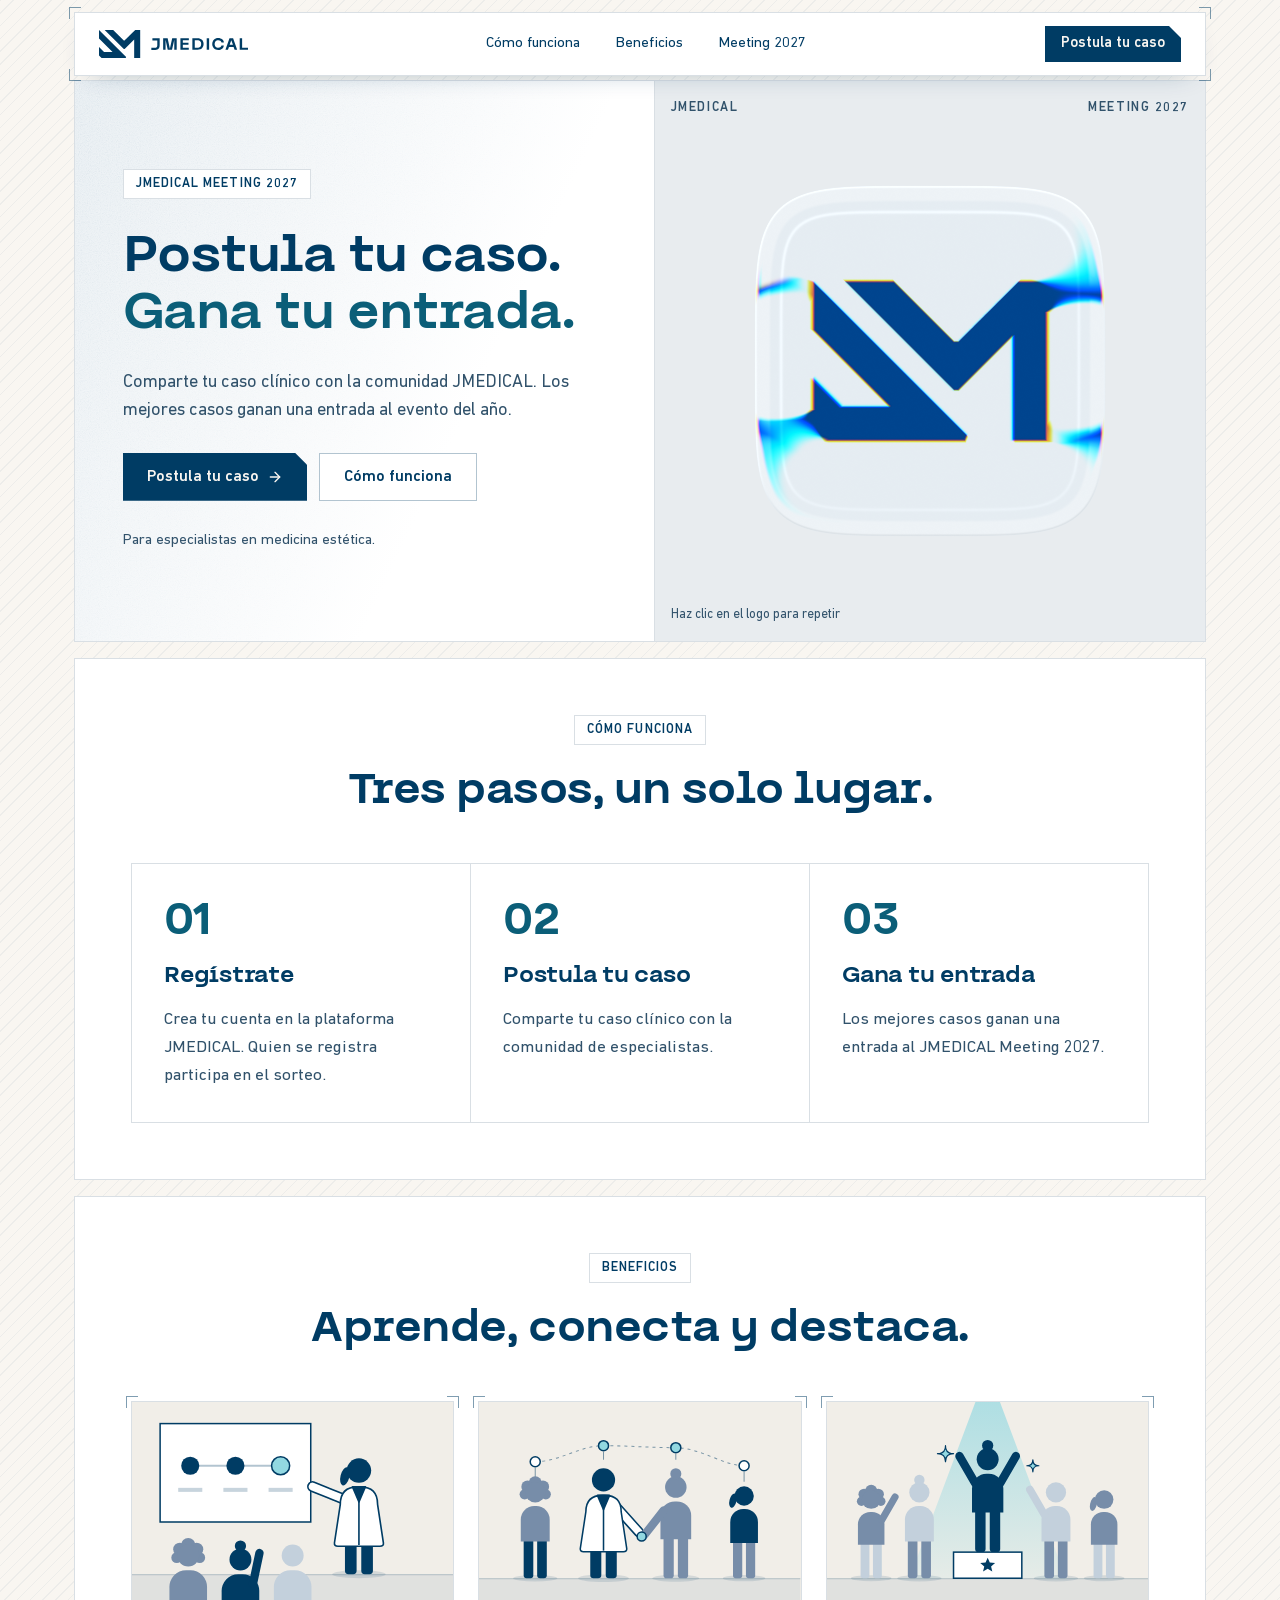
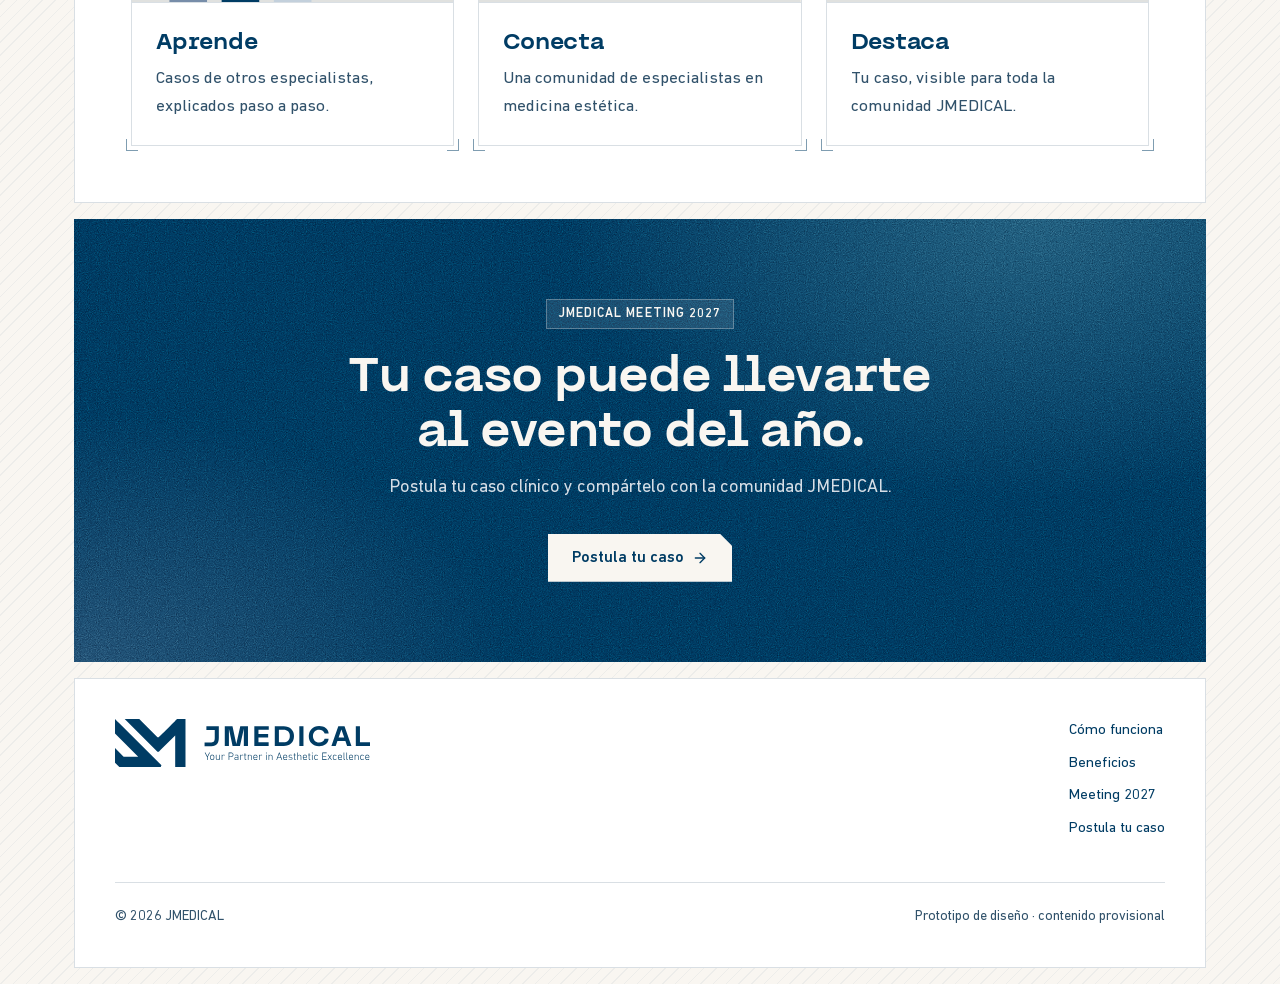
==== index.html @ cdf738cb "Actualiza la vista previa (código en ecf129d) Co-Authored-By: Claude Sonnet 5.5 <noreply@anthropic.c" ====
<!doctype html>
<html lang="es" data-brand="jmedical">
  <head>
    <meta charset="utf-8" />
    <meta name="viewport" content="width=device-width, initial-scale=1" />
    <meta name="robots" content="noindex, nofollow" />
    <title>JMEDICAL · Plataforma</title>
    <meta name="description" content="Prototipo de la plataforma JMEDICAL: postula tu caso clínico y gana tu entrada al JMEDICAL Meeting 2027." />
    <link rel="icon" href="./favicon.svg" type="image/svg+xml" />
    <script type="module" crossorigin src="./assets/index-Cb4_4Ta9.js"></script>
    <link rel="modulepreload" crossorigin href="./assets/logo-azul-BkGn1NT_.js">
    <link rel="modulepreload" crossorigin href="./assets/brand-glass-reveal-CvadKFA3.js">
    <link rel="modulepreload" crossorigin href="./assets/skip-link-Biw4qEdV.js">
    <link rel="stylesheet" crossorigin href="./assets/logo-azul-B99ZChij.css">
  </head>
  <body>
    <div id="root"></div>
  </body>
</html>
---- assets/logo-azul-B99ZChij.css ----
/*! tailwindcss v4.3.3 | MIT License | https://tailwindcss.com */
@layer properties{@supports (((-webkit-hyphens:none)) and (not (margin-trim:inline))) or ((-moz-orient:inline) and (not (color:rgb(from red r g b)))){*,:before,:after,::backdrop{--tw-rotate-x:initial;--tw-rotate-y:initial;--tw-rotate-z:initial;--tw-skew-x:initial;--tw-skew-y:initial;--tw-border-style:solid;--tw-leading:initial;--tw-font-weight:initial;--tw-tracking:initial;--tw-ordinal:initial;--tw-slashed-zero:initial;--tw-numeric-figure:initial;--tw-numeric-spacing:initial;--tw-numeric-fraction:initial;--tw-shadow:0 0 #0000;--tw-shadow-color:initial;--tw-shadow-alpha:100%;--tw-inset-shadow:0 0 #0000;--tw-inset-shadow-color:initial;--tw-inset-shadow-alpha:100%;--tw-ring-color:initial;--tw-ring-shadow:0 0 #0000;--tw-inset-ring-color:initial;--tw-inset-ring-shadow:0 0 #0000;--tw-ring-inset:initial;--tw-ring-offset-width:0px;--tw-ring-offset-color:#fff;--tw-ring-offset-shadow:0 0 #0000;--tw-outline-style:solid;--tw-blur:initial;--tw-brightness:initial;--tw-contrast:initial;--tw-grayscale:initial;--tw-hue-rotate:initial;--tw-invert:initial;--tw-opacity:initial;--tw-saturate:initial;--tw-sepia:initial;--tw-drop-shadow:initial;--tw-drop-shadow-color:initial;--tw-drop-shadow-alpha:100%;--tw-drop-shadow-size:initial;--tw-backdrop-blur:initial;--tw-backdrop-brightness:initial;--tw-backdrop-contrast:initial;--tw-backdrop-grayscale:initial;--tw-backdrop-hue-rotate:initial;--tw-backdrop-invert:initial;--tw-backdrop-opacity:initial;--tw-backdrop-saturate:initial;--tw-backdrop-sepia:initial}}}@layer theme{:root,:host{--font-mono:ui-monospace, SFMono-Regular, Menlo, Monaco, Consolas, "Liberation Mono", "Courier New", monospace;--color-white:#fff;--spacing:.25rem;--container-xl:36rem;--container-2xl:42rem;--container-3xl:48rem;--text-sm:.875rem;--text-sm--line-height:calc(1.25 / .875);--text-base:1rem;--text-base--line-height:calc(1.5 / 1);--text-lg:1.125rem;--text-lg--line-height:calc(1.75 / 1.125);--text-xl:1.25rem;--text-xl--line-height:calc(1.75 / 1.25);--text-2xl:1.5rem;--text-2xl--line-height:calc(2 / 1.5);--text-3xl:1.875rem;--text-3xl--line-height:calc(2.25 / 1.875);--text-5xl:3rem;--text-5xl--line-height:1;--font-weight-normal:400;--font-weight-medium:500;--font-weight-semibold:600;--leading-tight:1.25;--leading-snug:1.375;--leading-relaxed:1.625;--default-transition-duration:.15s;--default-transition-timing-function:cubic-bezier(.4, 0, .2, 1);--default-font-family:"DIN Next LT Pro", ui-sans-serif, system-ui, sans-serif;--default-mono-font-family:var(--font-mono);--font-display:"Nadea", "DIN Next LT Pro", ui-sans-serif, system-ui, sans-serif}}@layer base{*,:after,:before,::backdrop{box-sizing:border-box;border:0 solid;margin:0;padding:0}::file-selector-button{box-sizing:border-box;border:0 solid;margin:0;padding:0}html,:host{-webkit-text-size-adjust:100%;tab-size:4;line-height:1.5;font-family:var(--default-font-family,-apple-system, BlinkMacSystemFont, "Segoe UI", Roboto, "Helvetica Neue", "Noto Sans", Arial, sans-serif, "Apple Color Emoji", "Segoe UI Emoji", "Segoe UI Symbol", "Noto Color Emoji");font-feature-settings:var(--default-font-feature-settings,normal);font-variation-settings:var(--default-font-variation-settings,normal);-webkit-tap-highlight-color:transparent}hr{height:0;color:inherit;border-top-width:1px}abbr:where([title]){-webkit-text-decoration:underline dotted;text-decoration:underline dotted}h1,h2,h3,h4,h5,h6{font-size:inherit;font-weight:inherit}a{color:inherit;-webkit-text-decoration:inherit;-webkit-text-decoration:inherit;-webkit-text-decoration:inherit;-webkit-text-decoration:inherit;text-decoration:inherit}b,strong{font-weight:bolder}code,kbd,samp,pre{font-family:var(--default-mono-font-family,ui-monospace, SFMono-Regular, Menlo, Monaco, Consolas, "Liberation Mono", "Courier New", monospace);font-feature-settings:var(--default-mono-font-feature-settings,normal);font-variation-settings:var(--default-mono-font-variation-settings,normal);font-size:1em}small{font-size:80%}sub,sup{vertical-align:baseline;font-size:75%;line-height:0;position:relative}sub{bottom:-.25em}sup{top:-.5em}table{text-indent:0;border-color:inherit;border-collapse:collapse}:-moz-focusring:where(:not(iframe)){outline:auto}progress{vertical-align:baseline}summary{display:list-item}ol,ul,menu{list-style:none}img,svg,video,canvas,audio,iframe,embed,object{vertical-align:middle;display:block}img,video{max-width:100%;height:auto}button,input,select,optgroup,textarea{font:inherit;font-feature-settings:inherit;font-variation-settings:inherit;letter-spacing:inherit;color:inherit;opacity:1;background-color:#0000;border-radius:0}::file-selector-button{font:inherit;font-feature-settings:inherit;font-variation-settings:inherit;letter-spacing:inherit;color:inherit;opacity:1;background-color:#0000;border-radius:0}:where(select:is([multiple],[size])) optgroup{font-weight:bolder}:where(select:is([multiple],[size])) optgroup option{padding-inline-start:20px}::file-selector-button{margin-inline-end:4px}::placeholder{opacity:1}@supports (not ((-webkit-appearance:-apple-pay-button))) or (contain-intrinsic-size:1px){::placeholder{color:currentColor}@supports (color:color-mix(in lab, red, red)){::placeholder{color:color-mix(in oklab, currentcolor 50%, transparent)}}}textarea{resize:vertical}::-webkit-search-decoration{-webkit-appearance:none}::-webkit-date-and-time-value{min-height:1lh;text-align:inherit}::-webkit-datetime-edit{display:inline-flex}::-webkit-datetime-edit-fields-wrapper{padding:0}::-webkit-datetime-edit{padding-block:0}::-webkit-datetime-edit-year-field{padding-block:0}::-webkit-datetime-edit-month-field{padding-block:0}::-webkit-datetime-edit-day-field{padding-block:0}::-webkit-datetime-edit-hour-field{padding-block:0}::-webkit-datetime-edit-minute-field{padding-block:0}::-webkit-datetime-edit-second-field{padding-block:0}::-webkit-datetime-edit-millisecond-field{padding-block:0}::-webkit-datetime-edit-meridiem-field{padding-block:0}::-webkit-calendar-picker-indicator{line-height:1}:-moz-ui-invalid{box-shadow:none}button,input:where([type=button],[type=reset],[type=submit]){appearance:button}::file-selector-button{appearance:button}::-webkit-inner-spin-button{height:auto}::-webkit-outer-spin-button{height:auto}[hidden]:where(:not([hidden=until-found])){display:none!important}*{border-color:var(--border)}h1,h2,h3,h4{font-family:var(--font-display);letter-spacing:-.01em;text-wrap:balance;font-weight:600}p{text-wrap:pretty}:focus-visible{outline:2px solid var(--navy);outline-offset:3px}::selection{background:var(--aqua);color:var(--navy)}}@layer components;@layer utilities{.grain{position:relative}.grain:after{content:"";pointer-events:none;opacity:.5;mix-blend-mode:soft-light;background:url("data:image/svg+xml,%3csvg%20xmlns='http://www.w3.org/2000/svg'%20width='256'%20height='256'%3e%3cfilter%20id='n'%20x='0'%20y='0'%20width='100%25'%20height='100%25'%20color-interpolation-filters='sRGB'%3e%3cfeTurbulence%20type='fractalNoise'%20baseFrequency='0.9'%20numOctaves='3'%20seed='7'%20stitchTiles='stitch'/%3e%3cfeColorMatrix%20type='matrix'%20values='0.33%200.33%200.33%200%200%200.33%200.33%200.33%200%200%200.33%200.33%200.33%200%200%200%200%200%200%201'/%3e%3cfeComponentTransfer%3e%3cfeFuncR%20type='linear'%20slope='2.2'%20intercept='-0.6'/%3e%3cfeFuncG%20type='linear'%20slope='2.2'%20intercept='-0.6'/%3e%3cfeFuncB%20type='linear'%20slope='2.2'%20intercept='-0.6'/%3e%3c/feComponentTransfer%3e%3c/filter%3e%3crect%20width='100%25'%20height='100%25'%20filter='url(%23n)'/%3e%3c/svg%3e") 0 0/256px 256px;position:absolute;inset:0}.pointer-events-none{pointer-events:none}.\!visible{visibility:visible!important}.visible{visibility:visible}.sr-only{clip-path:inset(50%);white-space:nowrap;border-width:0;width:1px;height:1px;margin:-1px;padding:0;position:absolute;overflow:hidden}.absolute{position:absolute}.fixed{position:fixed}.relative{position:relative}.static{position:static}.sticky{position:sticky}.inset-0{inset:0}.-top-1\.5{top:calc(var(--spacing) * -1.5)}.top-3{top:calc(var(--spacing) * 3)}.top-4{top:calc(var(--spacing) * 4)}.-right-1\.5{right:calc(var(--spacing) * -1.5)}.right-4{right:calc(var(--spacing) * 4)}.-bottom-1\.5{bottom:calc(var(--spacing) * -1.5)}.bottom-4{bottom:calc(var(--spacing) * 4)}.-left-1\.5{left:calc(var(--spacing) * -1.5)}.left-4{left:calc(var(--spacing) * 4)}.isolate{isolation:isolate}.z-10{z-index:10}.z-40{z-index:40}.container{width:100%}@media (width>=40rem){.container{max-width:40rem}}@media (width>=48rem){.container{max-width:48rem}}@media (width>=64rem){.container{max-width:64rem}}@media (width>=80rem){.container{max-width:80rem}}@media (width>=96rem){.container{max-width:96rem}}.m-auto{margin:auto}.mx-auto{margin-inline:auto}.mt-0\.5{margin-top:calc(var(--spacing) * .5)}.mt-1{margin-top:var(--spacing)}.mt-2{margin-top:calc(var(--spacing) * 2)}.mt-3{margin-top:calc(var(--spacing) * 3)}.mt-4{margin-top:calc(var(--spacing) * 4)}.mt-5{margin-top:calc(var(--spacing) * 5)}.mt-6{margin-top:calc(var(--spacing) * 6)}.mt-8{margin-top:calc(var(--spacing) * 8)}.mt-10{margin-top:calc(var(--spacing) * 10)}.mt-12{margin-top:calc(var(--spacing) * 12)}.mb-3{margin-bottom:calc(var(--spacing) * 3)}.mb-6{margin-bottom:calc(var(--spacing) * 6)}.mb-8{margin-bottom:calc(var(--spacing) * 8)}.block{display:block}.flex{display:flex}.grid{display:grid}.hidden{display:none}.inline{display:inline}.inline-block{display:inline-block}.inline-flex{display:inline-flex}.aspect-\[16\/10\]{aspect-ratio:16/10}.size-3{width:calc(var(--spacing) * 3);height:calc(var(--spacing) * 3)}.size-4{width:calc(var(--spacing) * 4);height:calc(var(--spacing) * 4)}.size-5{width:calc(var(--spacing) * 5);height:calc(var(--spacing) * 5)}.size-7{width:calc(var(--spacing) * 7);height:calc(var(--spacing) * 7)}.size-10{width:calc(var(--spacing) * 10);height:calc(var(--spacing) * 10)}.size-14{width:calc(var(--spacing) * 14);height:calc(var(--spacing) * 14)}.h-7{height:calc(var(--spacing) * 7)}.h-9{height:calc(var(--spacing) * 9)}.h-11{height:calc(var(--spacing) * 11)}.h-12{height:calc(var(--spacing) * 12)}.h-16{height:calc(var(--spacing) * 16)}.h-20{height:calc(var(--spacing) * 20)}.h-72{height:calc(var(--spacing) * 72)}.h-full{height:100%}.min-h-28{min-height:calc(var(--spacing) * 28)}.min-h-36{min-height:calc(var(--spacing) * 36)}.min-h-\[340px\]{min-height:340px}.w-auto{width:auto}.w-fit{width:fit-content}.w-full{width:100%}.max-w-2xl{max-width:var(--container-2xl)}.max-w-3xl{max-width:var(--container-3xl)}.max-w-\[34rem\]{max-width:34rem}.max-w-\[1180px\]{max-width:1180px}.max-w-xl{max-width:var(--container-xl)}.min-w-\[34rem\]{min-width:34rem}.shrink-0{flex-shrink:0}.grow{flex-grow:1}.border-collapse{border-collapse:collapse}.transform{transform:var(--tw-rotate-x,) var(--tw-rotate-y,) var(--tw-rotate-z,) var(--tw-skew-x,) var(--tw-skew-y,)}.cursor-pointer{cursor:pointer}.resize-y{resize:vertical}.list-disc{list-style-type:disc}.grid-cols-3{grid-template-columns:repeat(3,minmax(0,1fr))}.flex-col{flex-direction:column}.flex-wrap{flex-wrap:wrap}.place-items-center{place-items:center}.content-start{align-content:flex-start}.items-center{align-items:center}.items-start{align-items:flex-start}.justify-between{justify-content:space-between}.justify-center{justify-content:center}.justify-items-center{justify-items:center}.gap-1{gap:var(--spacing)}.gap-1\.5{gap:calc(var(--spacing) * 1.5)}.gap-2{gap:calc(var(--spacing) * 2)}.gap-3{gap:calc(var(--spacing) * 3)}.gap-4{gap:calc(var(--spacing) * 4)}.gap-5{gap:calc(var(--spacing) * 5)}.gap-6{gap:calc(var(--spacing) * 6)}.gap-7{gap:calc(var(--spacing) * 7)}.gap-8{gap:calc(var(--spacing) * 8)}.gap-9{gap:calc(var(--spacing) * 9)}.gap-px{gap:1px}.self-start{align-self:flex-start}.overflow-hidden{overflow:hidden}.overflow-x-auto{overflow-x:auto}.rounded{border-radius:.25rem}.border{border-style:var(--tw-border-style);border-width:1px}.border-2{border-style:var(--tw-border-style);border-width:2px}.border-t{border-top-style:var(--tw-border-style);border-top-width:1px}.border-r{border-right-style:var(--tw-border-style);border-right-width:1px}.border-b{border-bottom-style:var(--tw-border-style);border-bottom-width:1px}.border-l{border-left-style:var(--tw-border-style);border-left-width:1px}.border-dashed{--tw-border-style:dashed;border-style:dashed}.border-accent-text,.border-accent-text\/40{border-color:var(--accent-text)}@supports (color:color-mix(in lab, red, red)){.border-accent-text\/40{border-color:color-mix(in oklab, var(--accent-text) 40%, transparent)}}.border-border{border-color:var(--border)}.border-cream\/30{border-color:var(--warm-white)}@supports (color:color-mix(in lab, red, red)){.border-cream\/30{border-color:color-mix(in oklab, var(--warm-white) 30%, transparent)}}.border-cream\/60{border-color:var(--warm-white)}@supports (color:color-mix(in lab, red, red)){.border-cream\/60{border-color:color-mix(in oklab, var(--warm-white) 60%, transparent)}}.border-destructive{border-color:var(--destructive)}.border-foreground\/30{border-color:var(--foreground)}@supports (color:color-mix(in lab, red, red)){.border-foreground\/30{border-color:color-mix(in oklab, var(--foreground) 30%, transparent)}}.border-foreground\/50{border-color:var(--foreground)}@supports (color:color-mix(in lab, red, red)){.border-foreground\/50{border-color:color-mix(in oklab, var(--foreground) 50%, transparent)}}.border-input{border-color:var(--input)}.border-transparent{border-color:#0000}.bg-accent{background-color:var(--accent)}.bg-accent-text{background-color:var(--accent-text)}.bg-border{background-color:var(--border)}.bg-card,.bg-card\/95{background-color:var(--card)}@supports (color:color-mix(in lab, red, red)){.bg-card\/95{background-color:color-mix(in oklab, var(--card) 95%, transparent)}}.bg-cream,.bg-cream\/10{background-color:var(--warm-white)}@supports (color:color-mix(in lab, red, red)){.bg-cream\/10{background-color:color-mix(in oklab, var(--warm-white) 10%, transparent)}}.bg-muted{background-color:var(--muted)}.bg-navy{background-color:var(--navy)}.bg-panel{background-color:var(--panel)}.bg-primary{background-color:var(--primary)}.bg-secondary{background-color:var(--secondary)}.bg-\[linear-gradient\(115deg\,var\(--secondary\)\,transparent_65\%\)\]{background-image:linear-gradient(115deg,var(--secondary),transparent 65%)}.bg-\[radial-gradient\(60\%_90\%_at_85\%_0\%\,rgba\(146\,216\,225\,0\.24\)\,transparent_70\%\)\,radial-gradient\(55\%_80\%_at_0\%_100\%\,rgba\(119\,141\,169\,0\.3\)\,transparent_70\%\)\]{background-image:radial-gradient(60% 90% at 85% 0,#92d8e13d,#0000 70%),radial-gradient(55% 80% at 0 100%,#778da94d,#0000 70%)}.p-3{padding:calc(var(--spacing) * 3)}.p-4{padding:calc(var(--spacing) * 4)}.p-5{padding:calc(var(--spacing) * 5)}.p-6{padding:calc(var(--spacing) * 6)}.px-1\.5{padding-inline:calc(var(--spacing) * 1.5)}.px-3{padding-inline:calc(var(--spacing) * 3)}.px-4{padding-inline:calc(var(--spacing) * 4)}.px-5{padding-inline:calc(var(--spacing) * 5)}.px-6{padding-inline:calc(var(--spacing) * 6)}.py-0\.5{padding-block:calc(var(--spacing) * .5)}.py-1{padding-block:var(--spacing)}.py-2{padding-block:calc(var(--spacing) * 2)}.py-3{padding-block:calc(var(--spacing) * 3)}.py-4{padding-block:calc(var(--spacing) * 4)}.py-6{padding-block:calc(var(--spacing) * 6)}.py-16{padding-block:calc(var(--spacing) * 16)}.pt-3{padding-top:calc(var(--spacing) * 3)}.pt-4{padding-top:calc(var(--spacing) * 4)}.pt-6{padding-top:calc(var(--spacing) * 6)}.pr-4{padding-right:calc(var(--spacing) * 4)}.pl-5{padding-left:calc(var(--spacing) * 5)}.pl-8{padding-left:calc(var(--spacing) * 8)}.text-center{text-align:center}.text-left{text-align:left}.text-right{text-align:right}.font-display{font-family:Nadea,DIN Next LT Pro,ui-sans-serif,system-ui,sans-serif}.text-2xl{font-size:var(--text-2xl);line-height:var(--tw-leading,var(--text-2xl--line-height))}.text-3xl{font-size:var(--text-3xl);line-height:var(--tw-leading,var(--text-3xl--line-height))}.text-5xl{font-size:var(--text-5xl);line-height:var(--tw-leading,var(--text-5xl--line-height))}.text-base{font-size:var(--text-base);line-height:var(--tw-leading,var(--text-base--line-height))}.text-lg{font-size:var(--text-lg);line-height:var(--tw-leading,var(--text-lg--line-height))}.text-sm{font-size:var(--text-sm);line-height:var(--tw-leading,var(--text-sm--line-height))}.text-xl{font-size:var(--text-xl);line-height:var(--tw-leading,var(--text-xl--line-height))}.text-\[0\.95em\]{font-size:.95em}.text-\[1\.0625rem\]{font-size:1.0625rem}.text-\[13px\]{font-size:13px}.text-\[15px\]{font-size:15px}.text-\[17px\]{font-size:17px}.text-\[clamp\(1\.6rem\,1\.1rem\+1\.6vw\,2\.2rem\)\]{font-size:clamp(1.6rem,1.1rem + 1.6vw,2.2rem)}.text-\[clamp\(1\.9rem\,1\.2rem\+2\.4vw\,2\.9rem\)\]{font-size:clamp(1.9rem,1.2rem + 2.4vw,2.9rem)}.text-\[clamp\(1\.9rem\,1\.2rem\+2\.8vw\,3\.2rem\)\]{font-size:clamp(1.9rem,1.2rem + 2.8vw,3.2rem)}.text-\[clamp\(2\.25rem\,1\.3rem\+2\.7vw\,3\.4rem\)\]{font-size:clamp(2.25rem,1.3rem + 2.7vw,3.4rem)}.leading-5{--tw-leading:calc(var(--spacing) * 5);line-height:calc(var(--spacing) * 5)}.leading-\[1\.05\]{--tw-leading:1.05;line-height:1.05}.leading-\[1\.06\]{--tw-leading:1.06;line-height:1.06}.leading-\[1\.08\]{--tw-leading:1.08;line-height:1.08}.leading-none{--tw-leading:1;line-height:1}.leading-relaxed{--tw-leading:var(--leading-relaxed);line-height:var(--leading-relaxed)}.leading-snug{--tw-leading:var(--leading-snug);line-height:var(--leading-snug)}.leading-tight{--tw-leading:var(--leading-tight);line-height:var(--leading-tight)}.font-medium{--tw-font-weight:var(--font-weight-medium);font-weight:var(--font-weight-medium)}.font-normal{--tw-font-weight:var(--font-weight-normal);font-weight:var(--font-weight-normal)}.font-semibold{--tw-font-weight:var(--font-weight-semibold);font-weight:var(--font-weight-semibold)}.tracking-\[0\.08em\]{--tw-tracking:.08em;letter-spacing:.08em}.tracking-\[0\.12em\]{--tw-tracking:.12em;letter-spacing:.12em}.break-words{overflow-wrap:break-word}.whitespace-nowrap{white-space:nowrap}.whitespace-pre-wrap{white-space:pre-wrap}.text-\[\#d6dee6\]{color:#d6dee6}.text-accent-foreground{color:var(--accent-foreground)}.text-accent-text{color:var(--accent-text)}.text-cream{color:var(--warm-white)}.text-destructive{color:var(--destructive)}.text-foreground{color:var(--foreground)}.text-muted-foreground{color:var(--muted-foreground)}.text-navy{color:var(--navy)}.text-primary-foreground{color:var(--primary-foreground)}.text-secondary-foreground{color:var(--secondary-foreground)}.uppercase{text-transform:uppercase}.tabular-nums{--tw-numeric-spacing:tabular-nums;font-variant-numeric:var(--tw-ordinal,) var(--tw-slashed-zero,) var(--tw-numeric-figure,) var(--tw-numeric-spacing,) var(--tw-numeric-fraction,)}.underline{text-decoration-line:underline}.underline-offset-4{text-underline-offset:4px}.underline-offset-8{text-underline-offset:8px}.accent-navy{accent-color:var(--navy)}.shadow{--tw-shadow:0 1px 3px 0 var(--tw-shadow-color,#0000001a), 0 1px 2px -1px var(--tw-shadow-color,#0000001a);box-shadow:var(--tw-inset-shadow), var(--tw-inset-ring-shadow), var(--tw-ring-offset-shadow), var(--tw-ring-shadow), var(--tw-shadow)}.shadow-\[0_10px_28px_-18px_rgba\(0\,60\,100\,0\.45\)\]{--tw-shadow:0 10px 28px -18px var(--tw-shadow-color,#003c6473);box-shadow:var(--tw-inset-shadow), var(--tw-inset-ring-shadow), var(--tw-ring-offset-shadow), var(--tw-ring-shadow), var(--tw-shadow)}.ring{--tw-ring-shadow:var(--tw-ring-inset,) 0 0 0 calc(1px + var(--tw-ring-offset-width)) var(--tw-ring-color,currentcolor);box-shadow:var(--tw-inset-shadow), var(--tw-inset-ring-shadow), var(--tw-ring-offset-shadow), var(--tw-ring-shadow), var(--tw-shadow)}.outline{outline-style:var(--tw-outline-style);outline-width:1px}.blur{--tw-blur:blur(8px);filter:var(--tw-blur,) var(--tw-brightness,) var(--tw-contrast,) var(--tw-grayscale,) var(--tw-hue-rotate,) var(--tw-invert,) var(--tw-saturate,) var(--tw-sepia,) var(--tw-drop-shadow,)}.filter{filter:var(--tw-blur,) var(--tw-brightness,) var(--tw-contrast,) var(--tw-grayscale,) var(--tw-hue-rotate,) var(--tw-invert,) var(--tw-saturate,) var(--tw-sepia,) var(--tw-drop-shadow,)}.backdrop-blur{--tw-backdrop-blur:blur(8px);-webkit-backdrop-filter:var(--tw-backdrop-blur,) var(--tw-backdrop-brightness,) var(--tw-backdrop-contrast,) var(--tw-backdrop-grayscale,) var(--tw-backdrop-hue-rotate,) var(--tw-backdrop-invert,) var(--tw-backdrop-opacity,) var(--tw-backdrop-saturate,) var(--tw-backdrop-sepia,);backdrop-filter:var(--tw-backdrop-blur,) var(--tw-backdrop-brightness,) var(--tw-backdrop-contrast,) var(--tw-backdrop-grayscale,) var(--tw-backdrop-hue-rotate,) var(--tw-backdrop-invert,) var(--tw-backdrop-opacity,) var(--tw-backdrop-saturate,) var(--tw-backdrop-sepia,)}.transition-colors{transition-property:color,background-color,border-color,outline-color,text-decoration-color,fill,stroke,--tw-gradient-from,--tw-gradient-via,--tw-gradient-to;transition-timing-function:var(--tw-ease,var(--default-transition-timing-function));transition-duration:var(--tw-duration,var(--default-transition-duration))}.outline-none{--tw-outline-style:none;outline-style:none}.select-none{-webkit-user-select:none;user-select:none}.cut-corner{clip-path:polygon(0 0, calc(100% - var(--cut,12px)) 0, 100% var(--cut,12px), 100% 100%, 0 100%)}.placeholder\:text-placeholder::placeholder{color:var(--placeholder)}.last\:border-b-0:last-child{border-bottom-style:var(--tw-border-style);border-bottom-width:0}@media (hover:hover){.hover\:border-foreground:hover{border-color:var(--foreground)}.hover\:bg-primary\/90:hover{background-color:var(--primary)}@supports (color:color-mix(in lab, red, red)){.hover\:bg-primary\/90:hover{background-color:color-mix(in oklab, var(--primary) 90%, transparent)}}.hover\:bg-secondary:hover,.hover\:bg-secondary\/70:hover{background-color:var(--secondary)}@supports (color:color-mix(in lab, red, red)){.hover\:bg-secondary\/70:hover{background-color:color-mix(in oklab, var(--secondary) 70%, transparent)}}.hover\:bg-white:hover{background-color:var(--color-white)}.hover\:underline:hover{text-decoration-line:underline}}.focus\:not-sr-only:focus{clip-path:none;white-space:normal;width:auto;height:auto;margin:0;padding:0;position:static;overflow:visible}.focus\:fixed:focus{position:fixed}.focus\:top-4:focus{top:calc(var(--spacing) * 4)}.focus\:left-4:focus{left:calc(var(--spacing) * 4)}.focus\:z-50:focus{z-index:50}.focus\:bg-navy:focus{background-color:var(--navy)}.focus\:px-4:focus{padding-inline:calc(var(--spacing) * 4)}.focus\:py-2:focus{padding-block:calc(var(--spacing) * 2)}.focus\:text-cream:focus{color:var(--warm-white)}.focus-visible\:border-navy:focus-visible{border-color:var(--navy)}.focus-visible\:outline-2:focus-visible{outline-style:var(--tw-outline-style);outline-width:2px}.focus-visible\:outline-offset-\[3px\]:focus-visible{outline-offset:3px}.focus-visible\:outline-aqua:focus-visible{outline-color:var(--aqua)}.focus-visible\:outline-navy:focus-visible{outline-color:var(--navy)}.focus-visible\:\[clip-path\:none\]:focus-visible{clip-path:none}.disabled\:pointer-events-none:disabled{pointer-events:none}.disabled\:cursor-not-allowed:disabled{cursor:not-allowed}.disabled\:opacity-50:disabled{opacity:.5}.disabled\:opacity-60:disabled{opacity:.6}.aria-invalid\:border-2[aria-invalid=true]{border-style:var(--tw-border-style);border-width:2px}.aria-invalid\:border-destructive[aria-invalid=true]{border-color:var(--destructive)}@media (width>=40rem){.sm\:grid-cols-2{grid-template-columns:repeat(2,minmax(0,1fr))}.sm\:grid-cols-\[11rem_1fr\]{grid-template-columns:11rem 1fr}.sm\:flex-row{flex-direction:row}.sm\:justify-between{justify-content:space-between}.sm\:gap-4{gap:calc(var(--spacing) * 4)}.sm\:p-8{padding:calc(var(--spacing) * 8)}.sm\:p-10{padding:calc(var(--spacing) * 10)}.sm\:px-5{padding-inline:calc(var(--spacing) * 5)}.sm\:px-6{padding-inline:calc(var(--spacing) * 6)}.sm\:px-10{padding-inline:calc(var(--spacing) * 10)}.sm\:py-4{padding-block:calc(var(--spacing) * 4)}.sm\:py-20{padding-block:calc(var(--spacing) * 20)}}@media (width>=48rem){.md\:block{display:block}.md\:grid-cols-2{grid-template-columns:repeat(2,minmax(0,1fr))}.md\:grid-cols-3{grid-template-columns:repeat(3,minmax(0,1fr))}.md\:flex-row{flex-direction:row}.md\:items-start{align-items:flex-start}.md\:justify-between{justify-content:space-between}}@media (width>=64rem){.lg\:min-h-\[560px\]{min-height:560px}.lg\:grid-cols-4{grid-template-columns:repeat(4,minmax(0,1fr))}.lg\:grid-cols-\[1\.05fr_1fr\]{grid-template-columns:1.05fr 1fr}.lg\:border-t-0{border-top-style:var(--tw-border-style);border-top-width:0}.lg\:border-l{border-left-style:var(--tw-border-style);border-left-width:1px}.lg\:p-12{padding:calc(var(--spacing) * 12)}.lg\:p-14{padding:calc(var(--spacing) * 14)}}.\[\&_svg\]\:pointer-events-none svg{pointer-events:none}.\[\&_svg\]\:shrink-0 svg{flex-shrink:0}.\[\&_svg\:not\(\[class\*\=\'size-\'\]\)\]\:size-4 svg:not([class*=size-]){width:calc(var(--spacing) * 4);height:calc(var(--spacing) * 4)}}@font-face{font-family:Nadea;font-weight:400;font-style:normal;font-display:block;src:url(./JMEDICAL_IDENTIDAD_Nadea-Regular-e1JpHNvY.ttf)format("truetype")}@font-face{font-family:Nadea;font-weight:500;font-style:normal;font-display:block;src:url(./JMEDICAL_IDENTIDAD_Nadea-Medium-BQYv4p6Q.ttf)format("truetype")}@font-face{font-family:Nadea;font-weight:600;font-style:normal;font-display:block;src:url(./JMEDICAL_IDENTIDAD_Nadea-SemiBold-CYlxhPo1.ttf)format("truetype")}@font-face{font-family:Nadea;font-weight:700;font-style:normal;font-display:block;src:url(./JMEDICAL_IDENTIDAD_Nadea-Bold-zD5r0EJp.ttf)format("truetype")}@font-face{font-family:Nadea;font-weight:800;font-style:normal;font-display:block;src:url(./JMEDICAL_IDENTIDAD_Nadea-ExtraBold-DnL3zmEQ.ttf)format("truetype")}@font-face{font-family:Nadea;font-weight:900;font-style:normal;font-display:block;src:url(./JMEDICAL_IDENTIDAD_Nadea-Black-Cpnyu3aX.ttf)format("truetype")}@font-face{font-family:DIN Next LT Pro;font-weight:200;font-style:normal;font-display:block;src:url(./DINNextLTPro-UltraLight-BvhrYPD7.ttf)format("truetype")}@font-face{font-family:DIN Next LT Pro;font-weight:200;font-style:italic;font-display:block;src:url(./DINNextLTPro-UltraLightIt-DyR0oIN4.ttf)format("truetype")}@font-face{font-family:DIN Next LT Pro;font-weight:300;font-style:normal;font-display:block;src:url(./DINNextLTPro-Light-DulMqmmu.ttf)format("truetype")}@font-face{font-family:DIN Next LT Pro;font-weight:400;font-style:normal;font-display:block;src:url(./DINNextLTPro-Regular-BP2BHm4X.ttf)format("truetype")}@font-face{font-family:DIN Next LT Pro;font-weight:500;font-style:normal;font-display:block;src:url(./DINNextLTPro-Medium-t0_n9abC.ttf)format("truetype")}@font-face{font-family:DIN Next LT Pro;font-weight:700;font-style:normal;font-display:block;src:url(./DINNextLTPro-Bold-fTA9mq1W.ttf)format("truetype")}@font-face{font-family:DIN Next LT Pro;font-weight:800;font-style:normal;font-display:block;src:url(./DINNextLTPro-Heavy-BAtGIuEy.ttf)format("truetype")}[data-brand=jmedical]{--navy:#003c64;--pale-blue:#778da9;--warm-white:#f9f6f1;--aqua:#92d8e1;--bg:var(--warm-white);--surface:#fff;--border:#003c6429;--fg:var(--navy);--muted:#003c64b8;--accent:var(--pale-blue);--accent-2:var(--aqua);--font-display:"Nadea", system-ui, sans-serif;--font-body:"DIN Next LT Pro", system-ui, sans-serif;--font-mono:ui-monospace, Menlo, monospace;--size-display:96px;--size-headline:48px;--size-body:28px;--size-label:20px;--ease-in:cubic-bezier(.4, 0, 1, 1);--ease-out:cubic-bezier(0, 0, .2, 1);--ease-snap:cubic-bezier(.16, 1, .3, 1);--dur-in:.45s;--dur-out:.35s;--radius:16px;--pad:48px}[data-brand=jmedical][data-theme=dark]{--bg:var(--navy);--surface:#f9f6f10f;--border:#f9f6f12e;--fg:var(--warm-white);--muted:#f9f6f1b8}:root{--background:var(--warm-white);--foreground:var(--navy);--card:#fff;--card-foreground:var(--navy);--popover:#fff;--popover-foreground:var(--navy);--primary:var(--navy);--primary-foreground:var(--warm-white);--secondary:#e8eef2;--secondary-foreground:var(--navy);--muted:#f1eee8;--muted-foreground:#31526b;--accent:#dff2f5;--accent-foreground:var(--navy);--accent-text:#0b5e78;--destructive:#9b1c1c;--border:#d9dfe4;--input:#74899b;--placeholder:#4f6a80;--ring:var(--navy);--radius:.25rem;--panel:#e8ecef}html{scroll-behavior:smooth;-webkit-text-size-adjust:100%;scroll-padding-top:6rem}html body{background-color:var(--background);color:var(--foreground);-webkit-font-smoothing:antialiased;-moz-osx-font-smoothing:grayscale;background-image:repeating-linear-gradient(135deg, var(--navy) 0 1px, transparent 1px 9px);font-family:DIN Next LT Pro,ui-sans-serif,system-ui,sans-serif;font-size:1.0625rem;line-height:1.65}@supports (color:color-mix(in lab, red, red)){html body{background-image:repeating-linear-gradient(135deg, color-mix(in srgb, var(--navy) 5%, transparent) 0 1px, transparent 1px 9px)}}@media (prefers-reduced-motion:reduce){html{scroll-behavior:auto}*,:before,:after{transition-duration:.01ms!important;animation-duration:.01ms!important}}@property --tw-rotate-x{syntax:"*";inherits:false}@property --tw-rotate-y{syntax:"*";inherits:false}@property --tw-rotate-z{syntax:"*";inherits:false}@property --tw-skew-x{syntax:"*";inherits:false}@property --tw-skew-y{syntax:"*";inherits:false}@property --tw-border-style{syntax:"*";inherits:false;initial-value:solid}@property --tw-leading{syntax:"*";inherits:false}@property --tw-font-weight{syntax:"*";inherits:false}@property --tw-tracking{syntax:"*";inherits:false}@property --tw-ordinal{syntax:"*";inherits:false}@property --tw-slashed-zero{syntax:"*";inherits:false}@property --tw-numeric-figure{syntax:"*";inherits:false}@property --tw-numeric-spacing{syntax:"*";inherits:false}@property --tw-numeric-fraction{syntax:"*";inherits:false}@property --tw-shadow{syntax:"*";inherits:false;initial-value:0 0 #0000}@property --tw-shadow-color{syntax:"*";inherits:false}@property --tw-shadow-alpha{syntax:"<percentage>";inherits:false;initial-value:100%}@property --tw-inset-shadow{syntax:"*";inherits:false;initial-value:0 0 #0000}@property --tw-inset-shadow-color{syntax:"*";inherits:false}@property --tw-inset-shadow-alpha{syntax:"<percentage>";inherits:false;initial-value:100%}@property --tw-ring-color{syntax:"*";inherits:false}@property --tw-ring-shadow{syntax:"*";inherits:false;initial-value:0 0 #0000}@property --tw-inset-ring-color{syntax:"*";inherits:false}@property --tw-inset-ring-shadow{syntax:"*";inherits:false;initial-value:0 0 #0000}@property --tw-ring-inset{syntax:"*";inherits:false}@property --tw-ring-offset-width{syntax:"<length>";inherits:false;initial-value:0}@property --tw-ring-offset-color{syntax:"*";inherits:false;initial-value:#fff}@property --tw-ring-offset-shadow{syntax:"*";inherits:false;initial-value:0 0 #0000}@property --tw-outline-style{syntax:"*";inherits:false;initial-value:solid}@property --tw-blur{syntax:"*";inherits:false}@property --tw-brightness{syntax:"*";inherits:false}@property --tw-contrast{syntax:"*";inherits:false}@property --tw-grayscale{syntax:"*";inherits:false}@property --tw-hue-rotate{syntax:"*";inherits:false}@property --tw-invert{syntax:"*";inherits:false}@property --tw-opacity{syntax:"*";inherits:false}@property --tw-saturate{syntax:"*";inherits:false}@property --tw-sepia{syntax:"*";inherits:false}@property --tw-drop-shadow{syntax:"*";inherits:false}@property --tw-drop-shadow-color{syntax:"*";inherits:false}@property --tw-drop-shadow-alpha{syntax:"<percentage>";inherits:false;initial-value:100%}@property --tw-drop-shadow-size{syntax:"*";inherits:false}@property --tw-backdrop-blur{syntax:"*";inherits:false}@property --tw-backdrop-brightness{syntax:"*";inherits:false}@property --tw-backdrop-contrast{syntax:"*";inherits:false}@property --tw-backdrop-grayscale{syntax:"*";inherits:false}@property --tw-backdrop-hue-rotate{syntax:"*";inherits:false}@property --tw-backdrop-invert{syntax:"*";inherits:false}@property --tw-backdrop-opacity{syntax:"*";inherits:false}@property --tw-backdrop-saturate{syntax:"*";inherits:false}@property --tw-backdrop-sepia{syntax:"*";inherits:false}
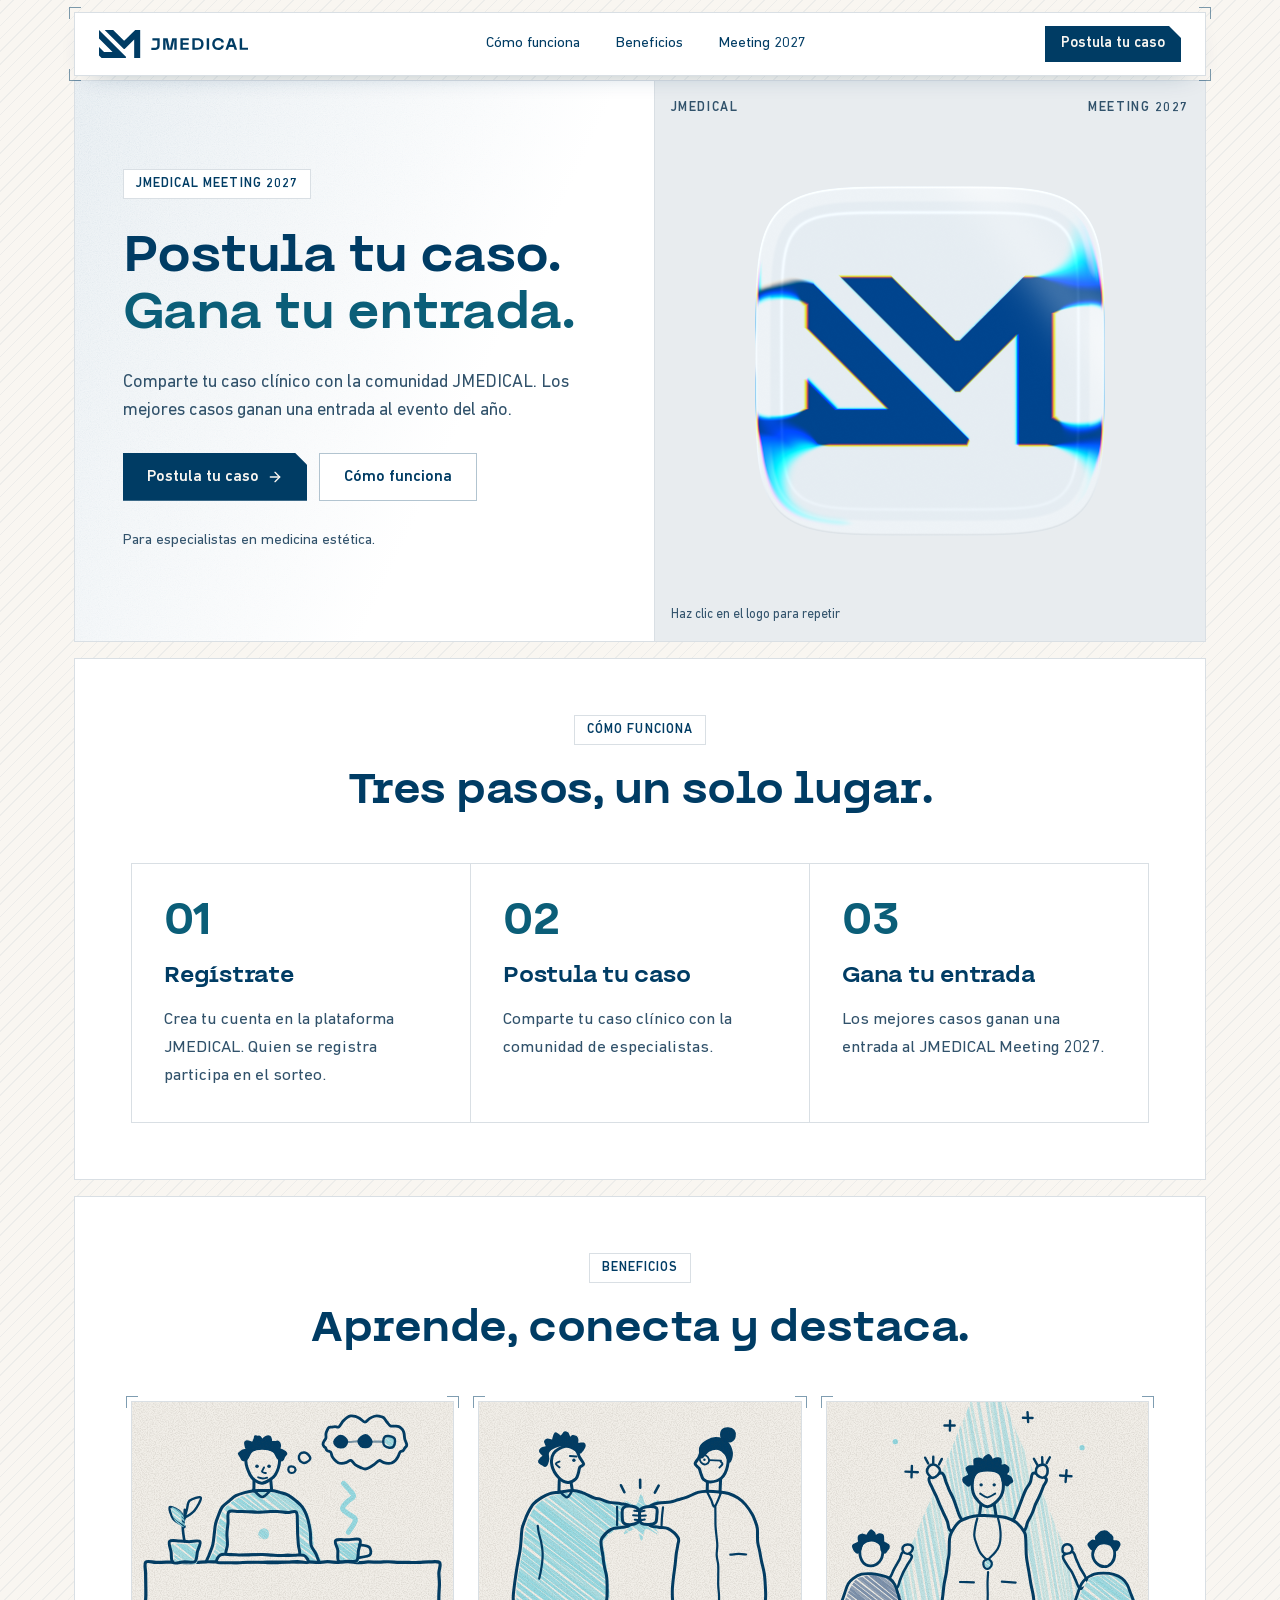
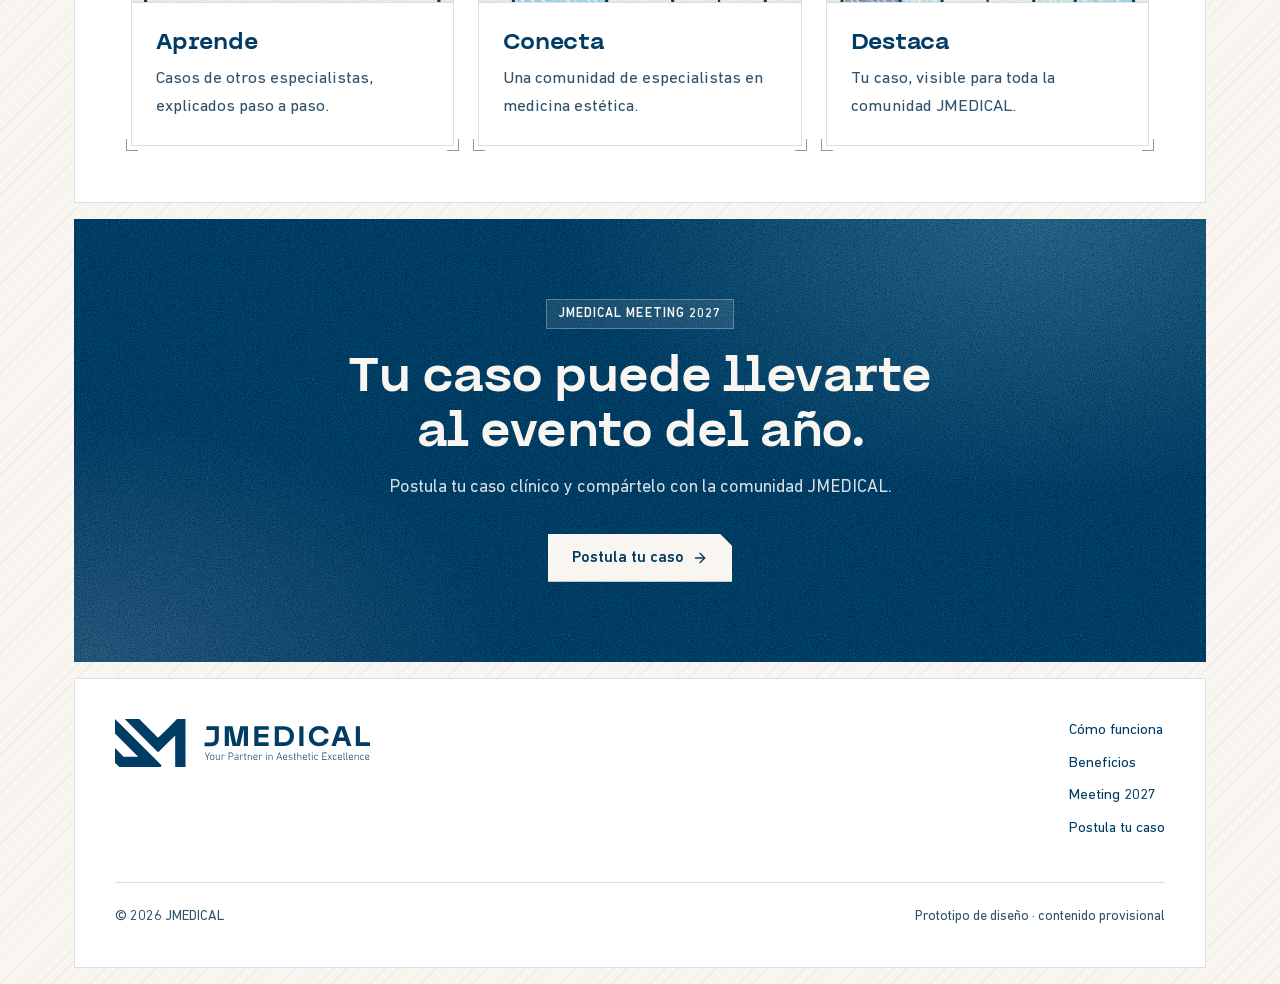
==== commit 39aba096: "Actualiza la vista previa (código en 4582416) Co-Authored-By: Claude Sonnet 5.5 <noreply@anthropic.c" ====
--- a/index.html
+++ b/index.html
@@ -7,7 +7,7 @@
     <title>JMEDICAL · Plataforma</title>
     <meta name="description" content="Prototipo de la plataforma JMEDICAL: postula tu caso clínico y gana tu entrada al JMEDICAL Meeting 2027." />
     <link rel="icon" href="./favicon.svg" type="image/svg+xml" />
-    <script type="module" crossorigin src="./assets/index-Cb4_4Ta9.js"></script>
+    <script type="module" crossorigin src="./assets/index-CmZkW6uh.js"></script>
     <link rel="modulepreload" crossorigin href="./assets/logo-azul-BkGn1NT_.js">
     <link rel="modulepreload" crossorigin href="./assets/brand-glass-reveal-CvadKFA3.js">
     <link rel="modulepreload" crossorigin href="./assets/skip-link-Biw4qEdV.js">
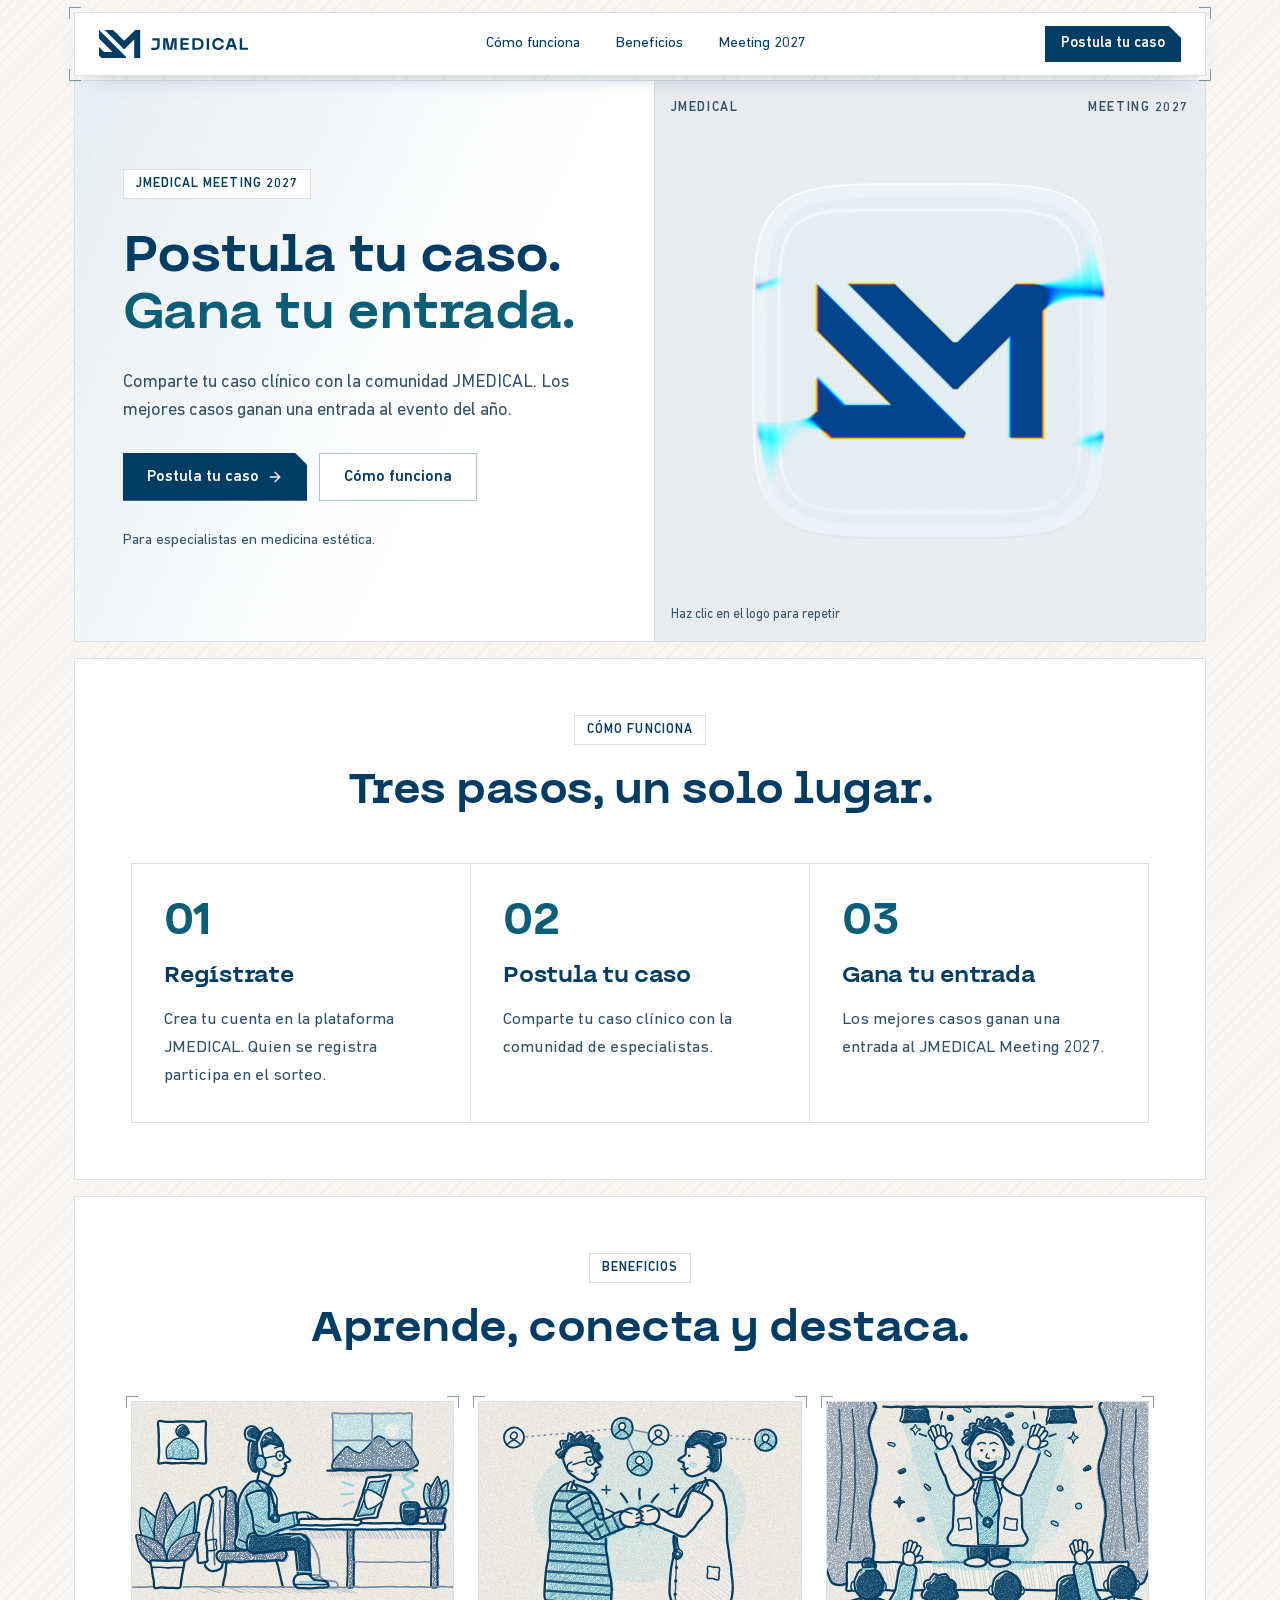
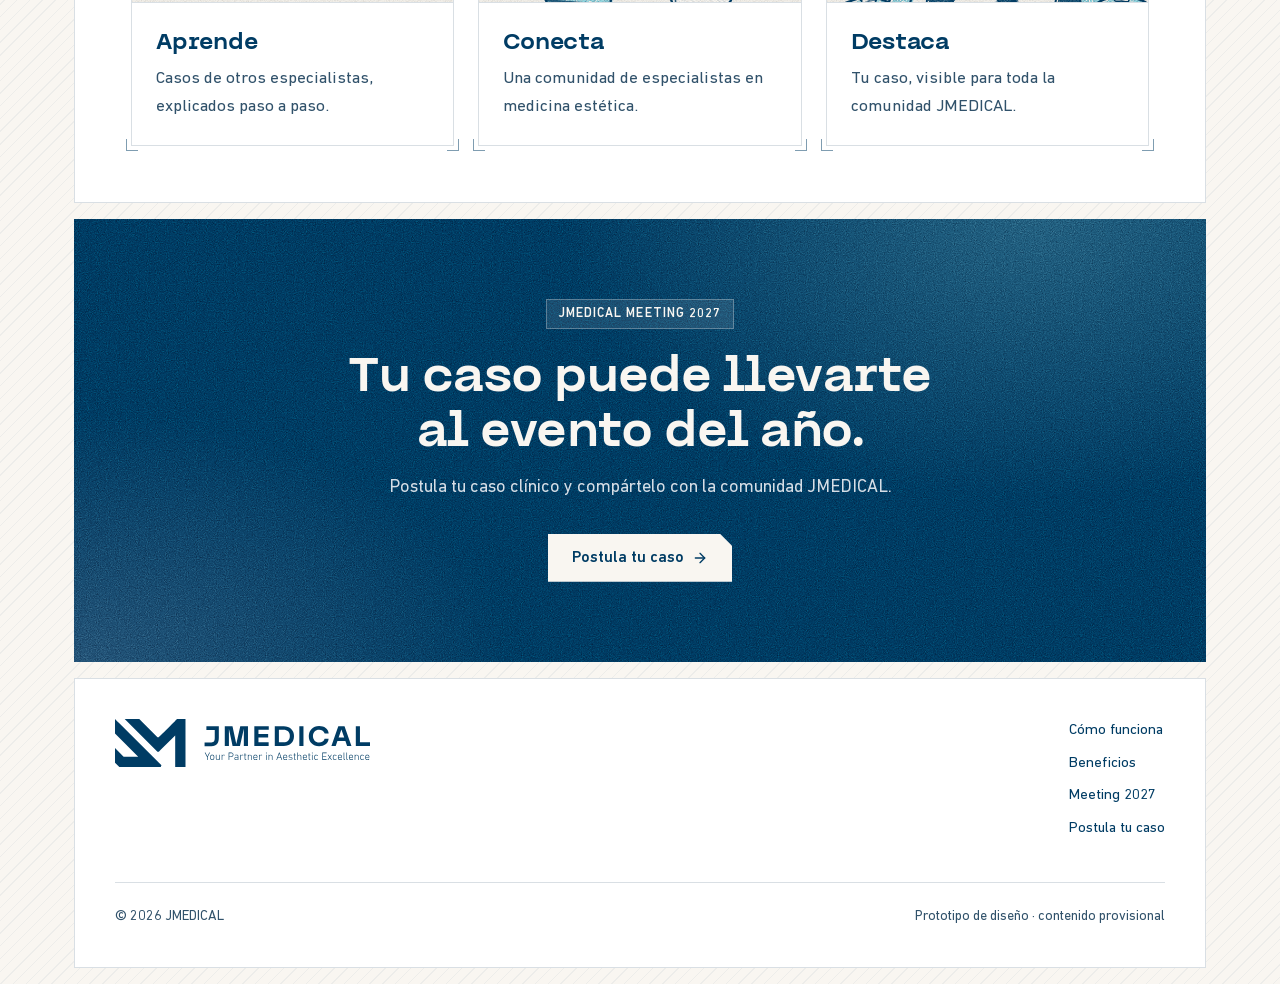
==== commit 175aab8b: "Actualiza la vista previa (código en b26fa1c) Co-Authored-By: Claude Sonnet 5.5 <noreply@anthropic.c" ====
--- a/index.html
+++ b/index.html
@@ -7,9 +7,9 @@
     <title>JMEDICAL · Plataforma</title>
     <meta name="description" content="Prototipo de la plataforma JMEDICAL: postula tu caso clínico y gana tu entrada al JMEDICAL Meeting 2027." />
     <link rel="icon" href="./favicon.svg" type="image/svg+xml" />
-    <script type="module" crossorigin src="./assets/index-CmZkW6uh.js"></script>
+    <script type="module" crossorigin src="./assets/index-zbjf_tI-.js"></script>
     <link rel="modulepreload" crossorigin href="./assets/logo-azul-BkGn1NT_.js">
-    <link rel="modulepreload" crossorigin href="./assets/brand-glass-reveal-CvadKFA3.js">
+    <link rel="modulepreload" crossorigin href="./assets/brand-glass-reveal-BAnsh-I4.js">
     <link rel="modulepreload" crossorigin href="./assets/skip-link-Biw4qEdV.js">
     <link rel="stylesheet" crossorigin href="./assets/logo-azul-B99ZChij.css">
   </head>
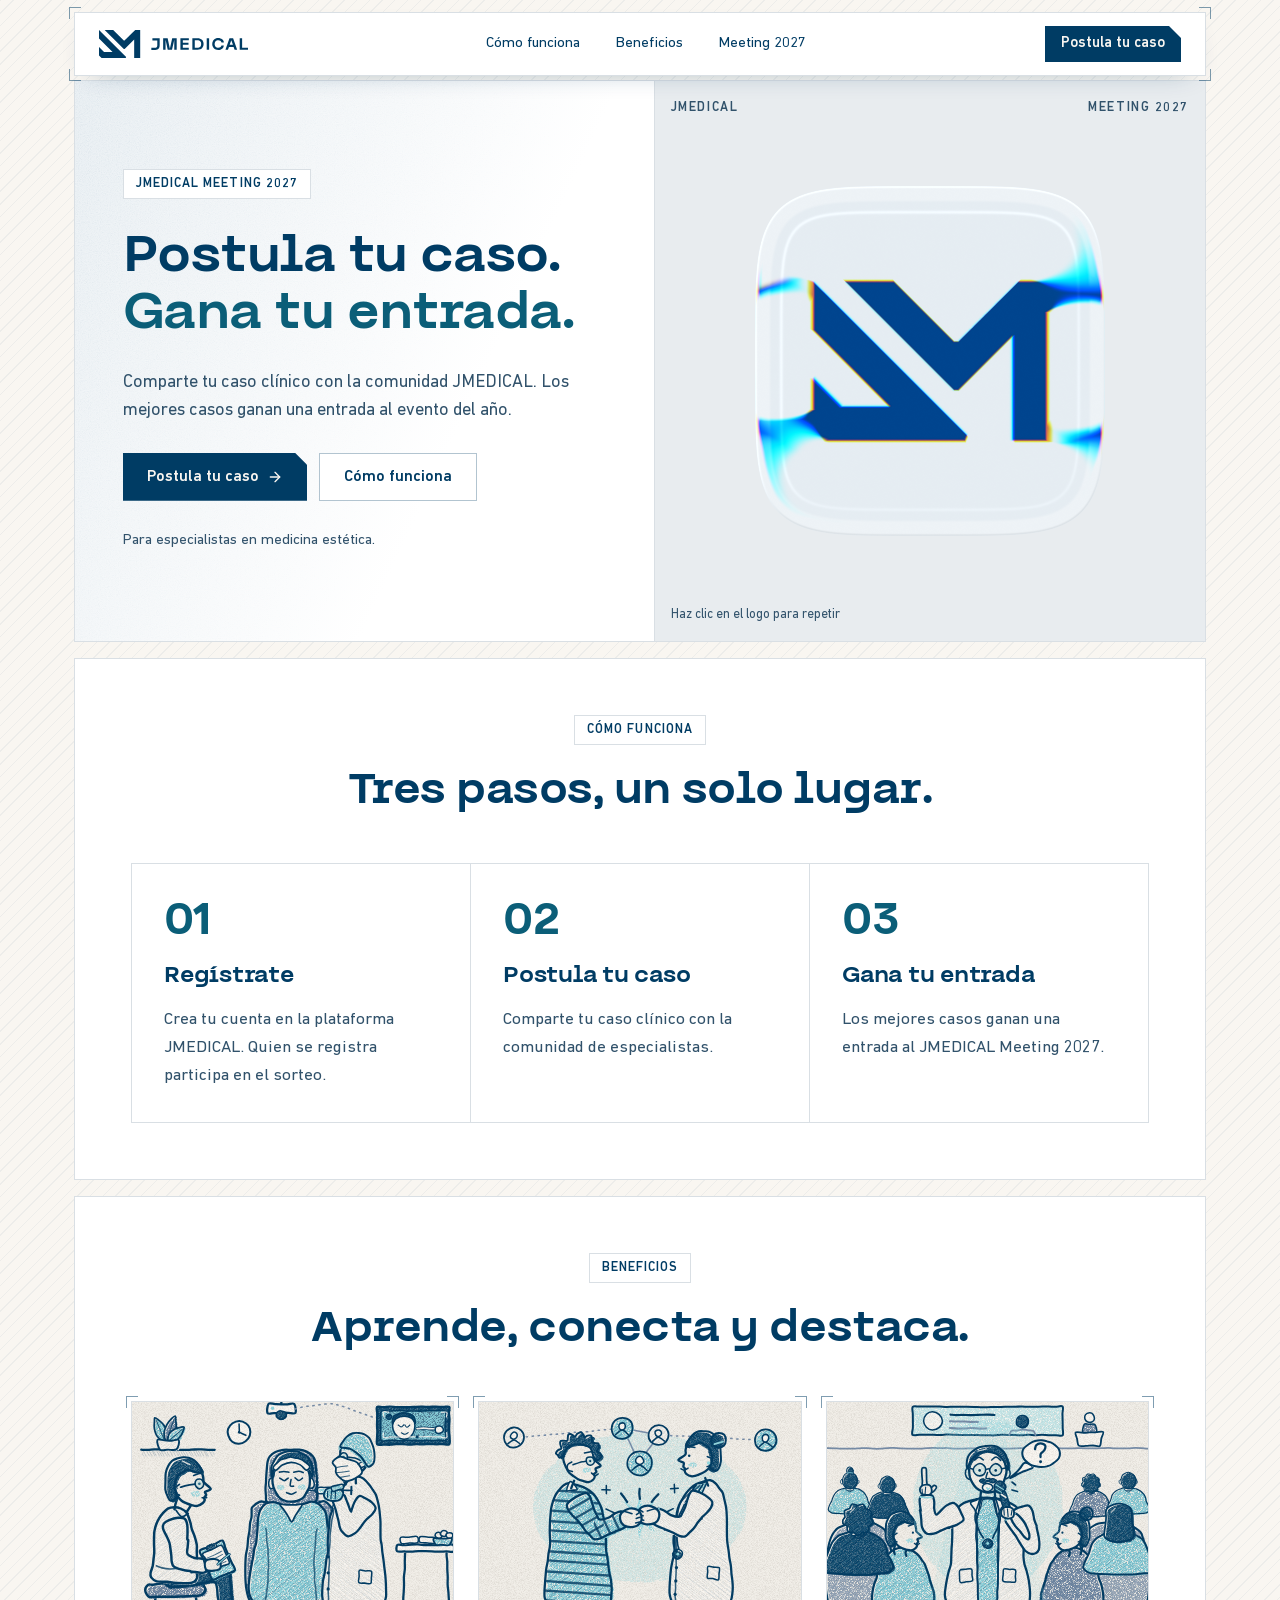
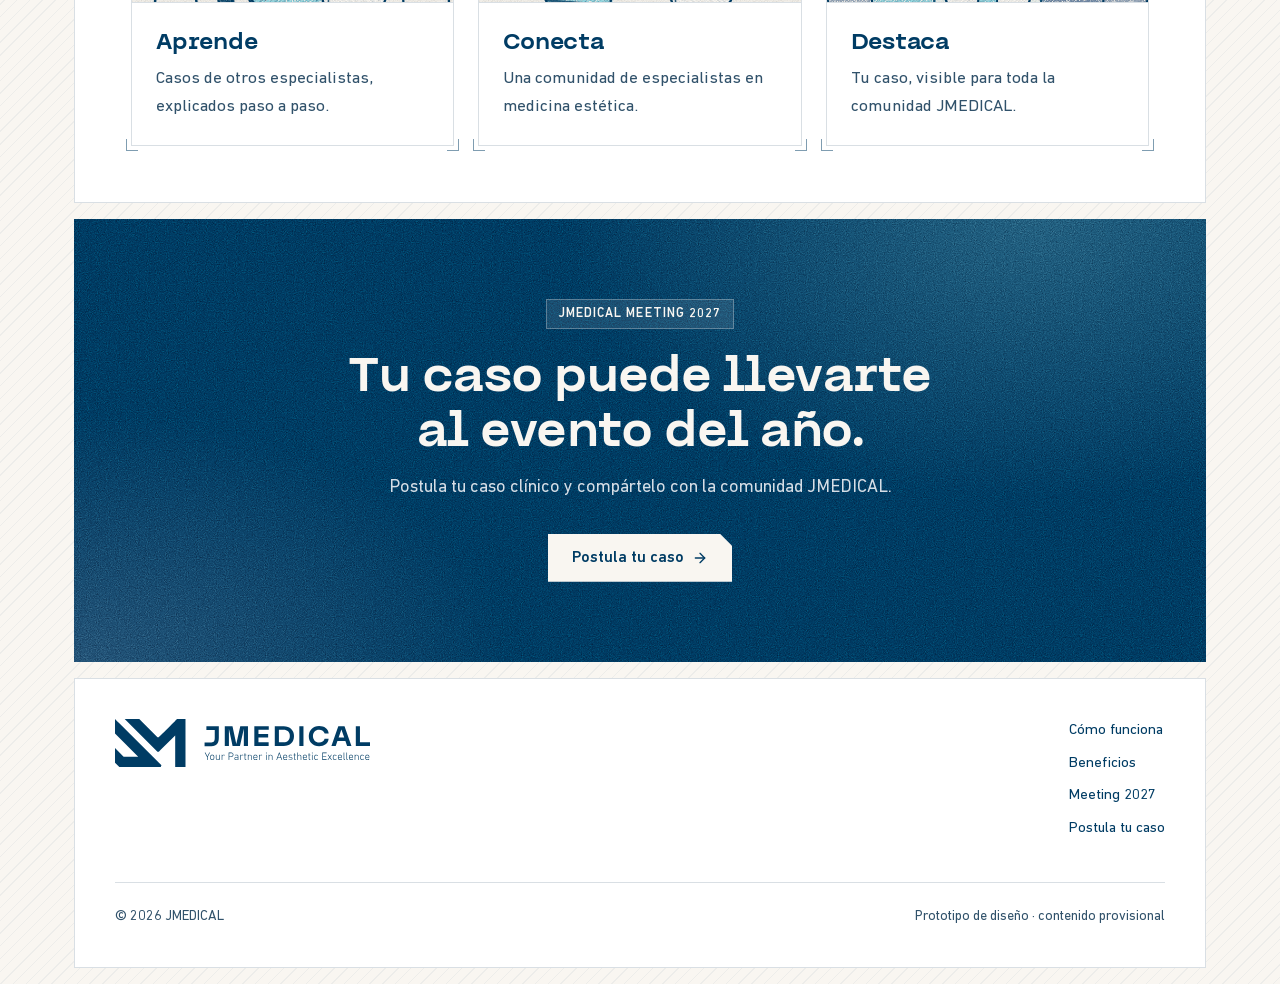
==== commit e37ef9f2: "Actualiza la vista previa (código en 108adc2) Co-Authored-By: Claude Sonnet 5.5 <noreply@anthropic.c" ====
--- a/index.html
+++ b/index.html
@@ -7,7 +7,7 @@
     <title>JMEDICAL · Plataforma</title>
     <meta name="description" content="Prototipo de la plataforma JMEDICAL: postula tu caso clínico y gana tu entrada al JMEDICAL Meeting 2027." />
     <link rel="icon" href="./favicon.svg" type="image/svg+xml" />
-    <script type="module" crossorigin src="./assets/index-zbjf_tI-.js"></script>
+    <script type="module" crossorigin src="./assets/index-BurIhJHu.js"></script>
     <link rel="modulepreload" crossorigin href="./assets/logo-azul-BkGn1NT_.js">
     <link rel="modulepreload" crossorigin href="./assets/brand-glass-reveal-BAnsh-I4.js">
     <link rel="modulepreload" crossorigin href="./assets/skip-link-Biw4qEdV.js">
